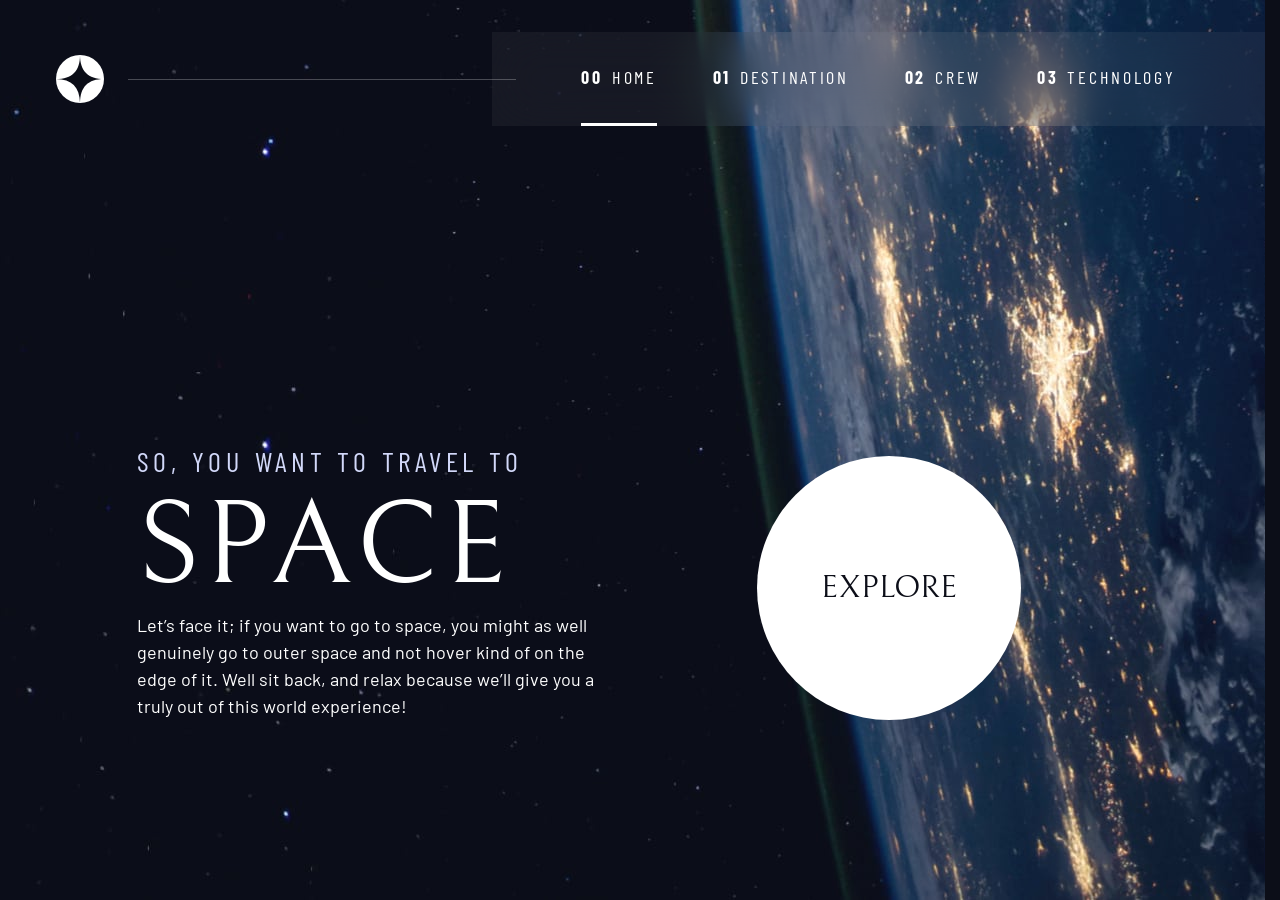
==== src/index.html @ 270ca33b "rename starter to src" ====
<!DOCTYPE html>
<html lang="en">
<head>
  <meta charset="UTF-8">
  <meta name="viewport" content="width=device-width, initial-scale=1.0">

  <link rel="icon" type="image/png" sizes="32x32" href="./assets/favicon-32x32.png">
  
  <title>Frontend Mentor | Space tourism website</title>

        <!-- Google fonts -->
        <link rel="preconnect" href="https://fonts.googleapis.com">
        <link rel="preconnect" href="https://fonts.gstatic.com" crossorigin>
        <link href="https://fonts.googleapis.com/css2?family=Barlow+Condensed:wght@400;700&family=Bellefair&family=Barlow:wght@400;700&display=swap"
            rel="stylesheet">
<!-- CSS -->
  <link rel="stylesheet" href="styles/index.css">

  <script src="index.js" defer></script>
</head>
<body class="home">

  <a class="skip-to-content" href="#main">Skip to content</a>
  <header class="primary-header flex">
    <div>
      <img src="./assets/shared/logo.svg" alt="space tourism logo" class="logo">
    </div>

    <button 
    class="mobile-nav-toggle" 
    aria-controls="primary-navigation" 
    aria-expanded="false">
      <span class="sr-only">Menu</span>
    </button>
     
    <nav>
        <ul id="primary-navigation" 
        data-visible="false" 
        class="primary-navigation underline-indicators flex">
            <li class="active"><a class="ff-sans-cond uppercase text-white letter-spacing-2" href="index.html"><span aria-hidden="true">00</span>Home</a></li>
            <li><a class="ff-sans-cond uppercase text-white letter-spacing-2" href="destination.html"><span aria-hidden="true">01</span>Destination</a></li>
            <li><a class="ff-sans-cond uppercase text-white letter-spacing-2" href="crew.html"><span aria-hidden="true">02</span>Crew</a></li>
            <li><a class="ff-sans-cond uppercase text-white letter-spacing-2" href="technology.html"><span aria-hidden="true">03</span>Technology</a></li>
        </ul>
    </nav>
    
  </header> 
  

  <main id="main" class="grid-container grid-container--home">

    <div>
    <h1 class="text-accent fs-500 ff-sans-cond uppercase letter-spacing-1">
      So, you want to travel to
    <span class="fs-900 ff-serif text-white d-block">Space</span></h1>

  
    <p>Let’s face it; if you want to go to space, you might as well genuinely go to 
    outer space and not hover kind of on the edge of it. Well sit back, and relax 
    because we’ll give you a truly out of this world experience! </p>
    </div>

    <div>
      <a href="destination.html" 
        class="large-button uppercase ff-serif fs-600 text-dark bg-white">
        Explore
      </a>
    </div>
  </main>

</body>
</html>
---- src/styles/index.css ----
/* ------------------- */
/* Imports             */
/* ------------------- */

@import 'reset.css';
@import 'variables.css';
@import 'globals.css';
@import 'components.css';
@import 'pages.css';


/* ------------------- */
/* Utility classes     */
/* ------------------- */

.flex {
    display: flex;
    gap: var(--gap, 1rem);
}

.grid {
    display: grid;
    gap: var(--gap, 1rem);
}

.d-block {
    display: block;
}

.flow > * + * {      /*for spacing!*/
    margin-top: var(--flow-space, 1rem);
}

.flow--space-small {
    --flow-space: .7rem;
}

.container {
    padding-inline: 2em;
    margin-inline: auto;
    max-width: 80rem;
}

.sr-only {
  position: absolute;
  width: 1px;
  height: 1px;
  padding: 0;
  margin: -1px;
  overflow: hidden;
  clip: rect(0, 0, 0, 0);
  white-space: nowrap; /* added line */
  border: 0;
}

.skip-to-content {
    position: absolute;
    z-index: 9999;
    background: hsl( var(--clr-white) );
    color: hsl( var(--clr-dark) );
    padding: .5em 1em;
    margin-inline: auto;
    transform: translateY(-100%);
    transition: transform 250ms ease-in;
}

.skip-to-content:focus {
    transform: translateY(0);
}

.tab-list button:focus-visible {
  outline: 2px solid white;
  outline-offset: 2px;
}
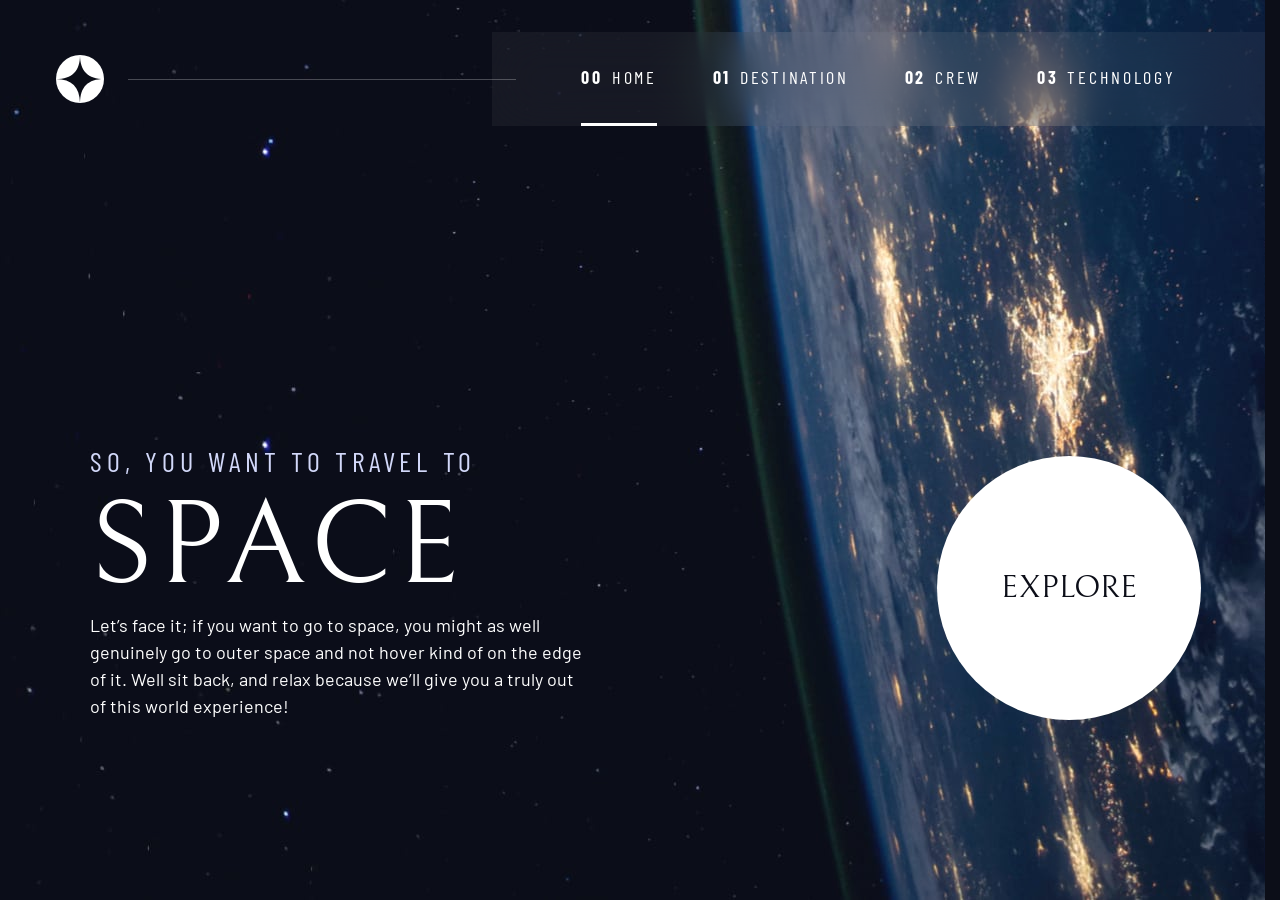
==== commit 3388f3e3: "button fix" ====
--- a/src/index.html
+++ b/src/index.html
@@ -60,7 +60,7 @@
     because we’ll give you a truly out of this world experience! </p>
     </div>
 
-    <div>
+    <div class="large-button-wrapper flex">
       <a href="destination.html" 
         class="large-button uppercase ff-serif fs-600 text-dark bg-white">
         Explore
